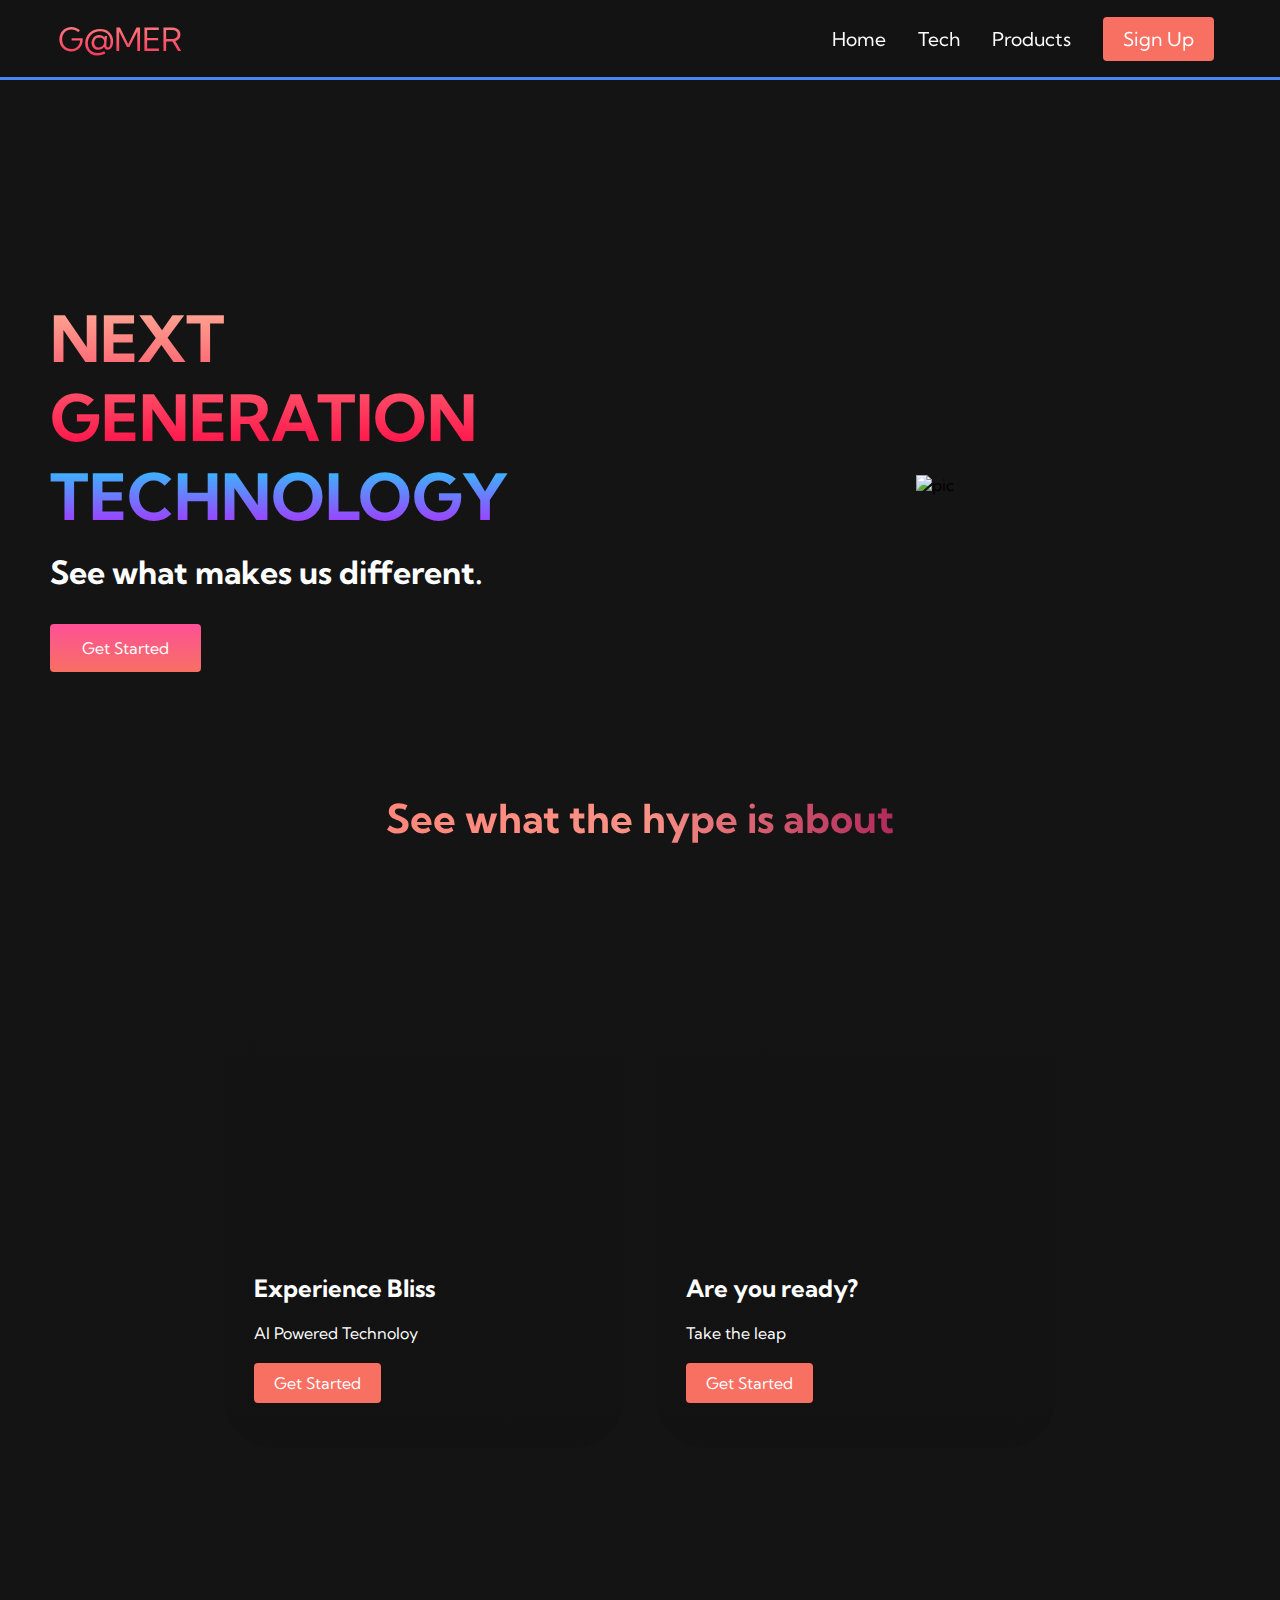
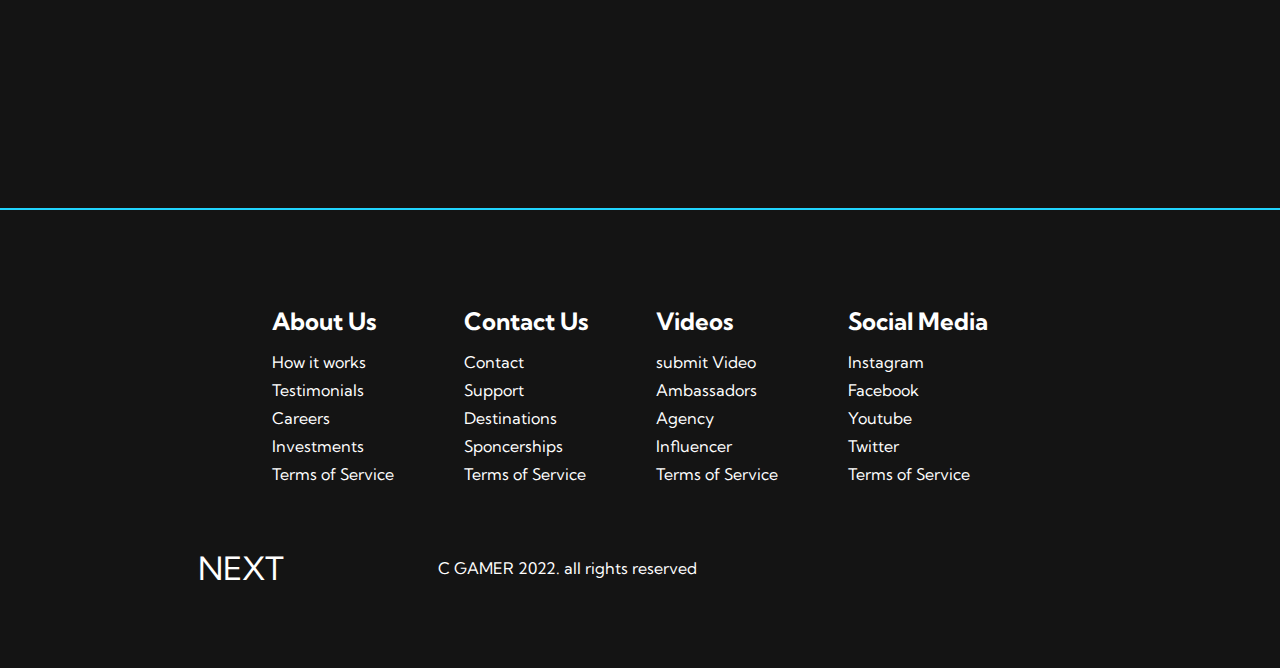
==== index.html @ 72c959fa "uploadng my 2nd project on github" ====
<!DOCTYPE html>
<html lang="en">
  <head>
    <meta charset="UTF-8" />
    <meta http-equiv="X-UA-Compatible" content="IE=edge" />
    <meta name="viewport" content="width=device-width, initial-scale=1.0" />
    <title>Next Website no 2</title>
    <link rel="stylesheet"  href="nextweb2.css" />
    <link rel="stylesheet" href="https://pro.fontawesome.com/releases/v5.10.0/css/all.css" integrity="sha384-AYmEC3Yw5cVb3ZcuHtOA93w35dYTsvhLPVnYs9eStHfGJvOvKxVfELGroGkvsg+p" crossorigin="anonymous"/>
    <link rel="preconnect" href="https://fonts.googleapis.com">
    <link rel="preconnect" href="https://fonts.gstatic.com" crossorigin>
    <link href="https://fonts.googleapis.com/css2?family=Kumbh+Sans:wght@400;700&display=swap" rel="stylesheet">
  </head>
  <body>
    <!-- Navbar section -->
    <nav class="navbar">
      <div class="navbar__container">
        <a href="/" id="navbar__logo"> 
          <i class="fas fa-gem"></i> G@MER
        </a>
        <div class="navbar__toggle" id="mobile-menu">
          <span class="bar"></span>
          <span class="bar"></span>
          <span class="bar"></span>
        </div>
        <ul class="navbar__menu">
          <li class="navbar__item">
            <a href="/" class="navbar__links">Home</a>
          </li>
          <li class="navbar__item">
            <a href="tech.html" class="navbar__links">Tech</a>
          </li>
          <li class="navbar__item">
            <a href="/" class="navbar__links">Products</a>
          </li>
          <li class="navbar__btn">
            <a href="/" class="button">Sign Up</a>
          </li>
        </ul>
      </div>
    </nav>
    <script src="app.js"></script>

    <!-- Hero Section -->
    <div class="main">
      <div class="main__container">
        <div class="main__content">
          <h1>NEXT GENERATION</h1>
          <h2>TECHNOLOGY</h2>
          <p>See what makes us different.</p>
          <button class="main__btn"><a href="/">Get Started</a></button>
        </div>
        <div class="main__img--container">
          <img src="/Portfolio/Projects/2/p2imgs/svg/undraw_share_opinion_re_4qk7.svg" alt="pic" id="main__img">
        </div>
      </div>
    </div>

    <!-- Services Section -->
    <div class="services">
      <h1>See what the hype is about</h1>
      <div class="services__container">
        <div class="services__card">
          <h2>Experience Bliss</h2>
          <p>AI Powered Technoloy</p>
          <button>Get Started</button>
        </div>
        <div class="services__card">
          <h2>Are you ready?</h2>
          <p>Take the leap</p>
          <button>Get Started</button>
        </div>
      </div>
    </div>

    <!-- Footer section -->
    <div class="footer__container">
      <div class="footer__links">
        <div class="footer__link--wrapper">
          <div class="footer__link--items">
            <h2>About Us</h2>
            <a href="/">How it works</a>
            <a href="/">Testimonials</a>
            <a href="/">Careers</a>
            <a href="/">Investments</a>
            <a href="/">Terms of Service</a>
          </div>
          <div class="footer__link--items">
            <h2>Contact Us</h2>
            <a href="/">Contact</a>
            <a href="/">Support</a>
            <a href="/">Destinations</a>
            <a href="/">Sponcerships</a>
            <a href="/">Terms of Service</a>
          </div>
        </div>
        <div class="footer__link--wrapper">
          <div class="footer__link--items">
            <h2>Videos</h2>
            <a href="/">submit Video</a>
            <a href="/">Ambassadors</a>
            <a href="/">Agency</a>
            <a href="/">Influencer</a>
            <a href="/">Terms of Service</a>
          </div>
          <div class="footer__link--items">
            <h2>Social Media</h2>
            <a href="/">Instagram</a>
            <a href="/">Facebook</a>
            <a href="/">Youtube</a>
            <a href="/">Twitter</a>
            <a href="/">Terms of Service</a>
          </div>
        </div>
      </div>
      <div class="social__media">
        <div class="social__media--wrap">
          <div class="footer__logo">
            <a href="/"  id="footer__logo"><i class="fas fa-gem"></i><p>NEXT</p></a>
          </div>
          <p class="website__right">C GAMER 2022. all rights reserved</p>
          <div class="social__icons">
            <a href="/" class="social__icon--link" target="_blank"><i class="fab fa-facebook"></i></a>
            <a href="/" class="social__icon--link" target="_blank"><i class="fab fa-instagram"></i></a>
            <a href="/" class="social__icon--link" target="_blank"><i class="fab fa-twitter"></i></a>
            <a href="/" class="social__icon--link" target="_blank"><i class="fab fa-linkedin"></i></a>
          </div>
        </div>
      </div>
    </div>

    <script src="app.js"></script>
  </body>
</html>
---- nextweb2.css ----
* {
  box-sizing: border-box;
  margin: 0;
  padding: 0;
  font-family: "Kumbh Sans", sans-serif;
}

.navbar {
  background: #131313;
  height: 80px;
  display: flex;
  justify-content: center;
  align-items: center;
  font-size: 1.2rem;
  position: sticky;
  top: 0;
  z-index: 999;
  border-bottom:3px solid #4886f8;
}

.navbar__container {
  display: flex;
  justify-content: space-between;
  height: 80px;
  z-index: 1;
  width: 100%;
  max-width: 1300px;
  margin: 0 auto;
  padding: 0 50px;
}

#navbar__logo {
  background-color: #ff8177;
  background-image: linear-gradient(to top, #ff0844 0%, #ffb199 100%);
  background-size: 100%;
  -webkit-background-clip: text;
  -moz-background-clip: text;
  background-clip: text;
  -webkit-text-fill-color: transparent;
  -moz-text-fill-color: transparent;
  display: flex;
  align-items: center;
  cursor: pointer;
  text-decoration: none;
  font-size: 2rem;
}

.fa-gem {
  margin-right: 0.5rem;
}

.navbar__menu {
  display: flex;
  align-items: center;
  list-style: none;
  text-align: center;
}

.navbar__item {
  height: 80px;
}

.navbar__links {
  color: #fff;
  display: flex;
  align-items: center;
  justify-content: center;
  text-decoration: none;
  padding: 0 1rem;
  height: 100%;
}

.navbar__btn {
  display: flex;
  justify-content: center;
  align-items: center;
  padding: 0 1rem;
  width: 100%;
}

.button {
  display: flex;
  justify-content: center;
  align-items: center;
  text-decoration: none;
  padding: 10px 20px;
  height: 100%;
  width: 100%;
  border: none;
  outline: none;
  border-radius: 4px;
  background: #f77062;
  color: #fff;
}

.button:hover {
  background: #4837ff;
  transition: all 0.3s ease;
}

.navbar__links:hover {
  color: #00a2ff;
  transition: all 0.3s ease;
}

@media screen and (max-width: 960px) {
  .navbar__container {
    display: flex;
    justify-content: space-between;
    height: 80px;
    z-index: 1;
    width: 100%;
    max-width: 1300px;
    padding: 0;
  }

  .navbar__menu {
    display: grid;
    grid-template-columns: auto;
    margin: 0;
    width: 100%;
    position: absolute;
    top: -1000px;
    opacity: 0;
    transition: all 0.5s ease;
    height: 60vh;
    z-index: -1;
    background: #131313;    
  }

  .navbar__menu.active {
    background: #131313;
    top: 100%;
    opacity: 1;
    transition: all 0.5s ease;
    z-index: 99;
    height: 60vh;
    font-size: 1.6rem;
    border-bottom: 3px solid #008cff;;
  }

  .navbar__menu li {    
    display: flex;
    align-items: center;  
  }

  .navbar__menu li:first-child {
    border-top: 3px solid #008cff;
  }

  #navbar__logo {
    padding-left: 25px;
  }

  .navbar__toggle .bar {
    width: 25px;
    height: 3px;
    margin: 5px 3px;
    transition: all 0.3s ease-in-out;
    background: #21d4fd;
  }

  .navbar__item {
    width: 100%;
  }

  .navbar__links {
    text-align: center;
    padding: 2rem;
    width: 100%;
    display: table;
  }

  #mobile-menu {
    position: absolute;
    top: 20%;
    right: 5%;
    transform: translate(5%, 20%);
    border: 3px solid #21d4fd;
  }

  .navbar__btn {
    padding-bottom: 1rem;
  }

  .button {
    display: flex;
    justify-content: center;
    align-items: center;
    width: 100%;
    height: 100%;
    margin: 0;
  }

  .navbar__toggle .bar {
    display: block;
    cursor: pointer;
  }

  #mobile-menu.is-active .bar:nth-child(2) {
    opacity: 0;
  }

  #mobile-menu.is-active .bar:nth-child(1) {
    transform: translateY(8px) rotate(45deg);
  }

  #mobile-menu.is-active .bar:nth-child(3) {
    transform: translateY(-8px) rotate(-45deg);
  }
}

/* Hero Section */
.main {
  background-color: #141414;
  border-bottom: 2px solid #21d4fd;
  height: 650px;
}

.main__container {
  display: grid;
  grid-template-columns: 1fr 1fr;
  align-items: center;
  justify-content: center;
  margin: 0 auto;
  height: 90vh;
  background-color: #141414;
  z-index: 1;
  width: 100%;
  max-width: 1300px;
  padding: 0 50px;
}

.main__content h1 {
  font-size: 4rem;
  background-color: #ff8177;
  background-image: linear-gradient(to top, #ff0844 0%, #ffb199 100%);
  background-size: 100%;
  -webkit-background-clip: text;
  -moz-background-clip: text;
  background-clip: text;
  -webkit-text-fill-color: transparent;
  -moz-text-fill-color: transparent;
}

.main__content h2 {
  font-size: 4rem; 
  background-color: #ff8177;
  background-image: linear-gradient(to top, #b721ff 0%, #21d4fd 100%);
  background-size: 100%;
  -webkit-background-clip: text;
  -moz-background-clip: text;
  background-clip: text;
  -webkit-text-fill-color: transparent;
  -moz-text-fill-color: transparent;
}

.main__content p {
  margin-top: 1rem;
  font-size: 2rem;
  font-weight: 700;
  color: #fff;
}

.main__btn {
  font-size: 1rem;
  background-image: linear-gradient(to top, #f77062 0%, #fe5196 100%);
  padding: 14px 32px;
  border: none;
  border-radius: 4px;
  color: #fff;
  margin-top: 2rem;
  cursor: pointer;
  position: relative;
  transition: all 0.3s;
  outline: none;
}

.main__btn a {
  position: relative;
  z-index: 2;
  color: #fff;
  text-decoration: none;
}

.main__btn:after {
  position: absolute;
  content: "";
  top: 0;
  left: 0;
  width: 0;
  height: 100%;
  background: #4837ff;
  transition: all 0.3s;
  border-radius: 4px;
}

.main__btn:hover {
  color: #fff;
}

.main__btn:hover:after {
  width: 100%;
}

.main__img--container {
  text-align: center;
}

#main__img {
  height: 80%;
  width: 80%;
}

/* Mobile Responsive */
@media screen and (max-width: 768px) {

  .main__container {
    display: grid;
    grid-template-columns: auto;
    align-items: center;
    justify-content: center;
    width: 100%;
    margin: 0 auto;
    height: 90vh;
  }

  .main__content {
    text-align: center;
    margin-bottom: 4rem;
  }

  .main__content h1 {
    font-size: 2.5rem;
    margin-top: 2rem;
  }

  .main__content h2 {
    font-size: 3rem;
  }

  .main__content p {
    margin-top: 1rem;
    font-size: 1.5rem;
  }
}

@media screen and (max-width: 480px) {

  .main__content h1 {
    font-size: 2rem;
    margin-top: 3rem;
  }

  .main__content h2 {
    font-size: 3rem;
  }

  .main__content p {
    margin-top: 1rem;
    font-size: 1.5rem;
  }

  .main__btn {
    padding: 12px 36px;
    margin: 2.5rem 0;
  }
}

/* Services section Css */
.services {
  background: #141414;
  display: flex;
  flex-direction: column;
  align-items: center;
  height: 120vh;
  border-bottom: 2px solid #21d4fd;
}

.services h1 {
  background-color: #ff8177;
  background-image: linear-gradient(
    to right,
    #ff8177 0%,
    #ff867a 0%,
    #ff8c7f 21%,
    #f99185 52%,
    #cf556c 78%,
    #b12a5b 100%
  );
  background-size: 100%;
  margin-bottom: 4rem;
  margin-top: 4rem;
  font-size: 2.5rem;
  -webkit-background-clip: text;
  -moz-background-clip: text;
  background-clip: text;
  -webkit-text-fill-color: transparent;
  -moz-text-fill-color: transparent;
}

.services__container {
  display: flex;
  justify-content: center;
  flex-wrap: wrap;
}

.services__card {
  margin: 1rem 1rem;
  height: 525px;
  width: 400px;
  border-radius: 50px;
  background-image: linear-gradient(
      to bottom,
      rgba(0, 0, 0, 0) 0%,
      rgba(17, 17, 17, 0.6) 100%
    ),
    url("/Portfolio/Projects/2/p2imgs/pexels-tima-miroshnichenko-6498779.jpg");
    background-size: cover;
    position: relative;
    color: #fff;
}

.services__card:nth-child(2) {
    background-image: linear-gradient(
        to bottom,
        rgba(0, 0, 0, 0) 0%,
        rgba(17, 17, 17, 0.6) 100%
        ),
        url('/Portfolio/Projects/2/p2imgs/pexels-tima-miroshnichenko-6499172.jpg')
}

.services h2 {
    position: absolute;
    top: 350px;
    left: 30px;
}

.services__card p {
    position: absolute;
    top: 400px;
    left: 30px;
}

.services__card button {
    color: #fff;
    padding: 10px 20px;
    border: none;
    outline: none;
    border-radius: 4px;
    background: #f77062;
    position: absolute;
    top: 440px;
    left: 30px;
    font-size: 1rem;
    cursor: pointer;
}

.services__card:hover {
  transform: scale(1.075);
  transition: 0.2s ease-in;
  cursor: pointer;
}

@media screen and (max-width: 960px){
  .services{
    height: 1400px;
  }

  .services h1 {
    font-size: 2rem;
    margin-top: 4rem;
  }
} 

@media screen and (max-width: 480px) {
  .services {
    height: 1400px;
  }

  .services h1 {
    font-size: 1.2rem;
  }

  .services__card {
    width: 300px;
  }
}

/* Footer CSS */
.footer__container {
  background-color:#141414;
  padding: 5rem 0;
  display: flex;
  flex-direction: column;
  justify-content: center;
  align-items: center;
}

#footer__logo {
  color: #fff;
  display: flex;
  align-items: center;
  cursor: pointer;
  text-decoration: none;
  font-size: 2rem;
}

.footer__links {
  width: 100%;
  max-width: 1000px;
  display: flex;
  justify-content: center;
}

.footer__link--wrapper {
  display: flex;
}

.footer__link--items {
  display: flex;
  flex-direction: column;
  align-items: flex-start;
  margin: 16px;
  text-align: left;
  width: 160px;
  box-sizing: border-box;
}

.footer__link--items h2 {
  margin-bottom: 16px;
  color: #fff;
}

.footer__link--items > h2 {
  color: #fff;
}

.footer__link--items a {
  color: #fff;
  text-decoration: none;
  margin-bottom: 0.5rem;
}

.footer__link--items a:hover {
  color: #0051ff;
  transition: 0.3s ease-out;
}

/* Social Icons */
.social__icon--link {
  color: #fff;
  font-size: 24px;
}

.social__media {
  max-width: 1000px;
  width: 100%;
}

.social__media--wrap{
  display: flex;
  justify-content: space-between;
  align-items: center;
  width: 90%;
  max-width: 1000px;
  margin: 40px auto 0 auto;
}

.social__icons {
  display: flex;
  justify-content: space-between;
  align-items: center;
  width: 240px;
}

.social__logo {
  color: #fff;
  justify-self: flex-start;
  margin-left: 20px;
  cursor: pointer;
  text-decoration: none;
  font-size: 2rem;
  display: flex;
  align-items: center;
  margin-bottom: 16px;
}

.website__right {
  color:#fff;
}

.social__icons i:hover {
  color: #0051ff;
  transition: all 0.3s ease;
}

@media screen and (max-width: 820px){
  .footer__links {
    padding-top: 2rem;
  }

  #footer__logo {
    margin-bottom: 2rem;
  }

  .website__right {
    margin-bottom: 2rem;
  }

  .footer__link--wrapper {
    flex-direction: column;
  }

  .social__media--wrap {
    flex-direction: column;
  }
}

@media screen and (max-width: 480px){
  .footer__link--items {
    margin: 0;
    padding: 10px;
    width: 100%;
  }
}
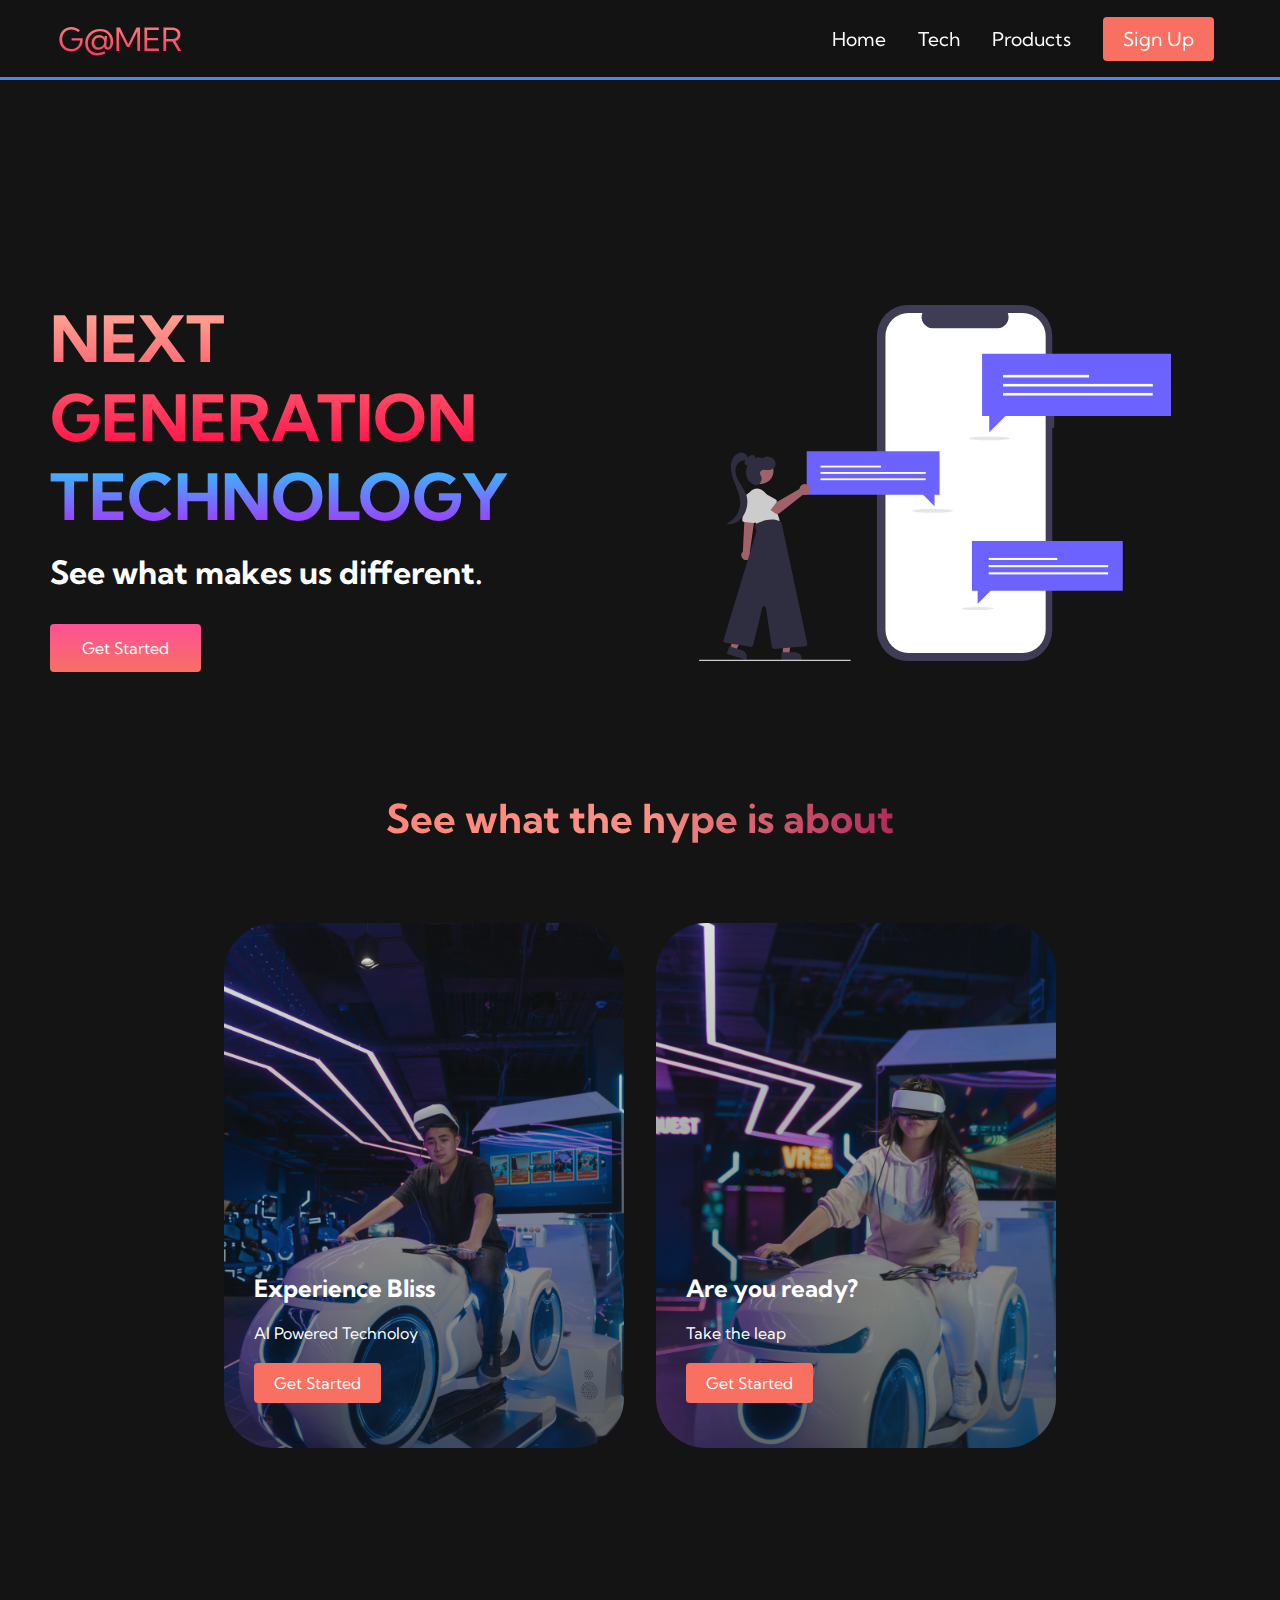
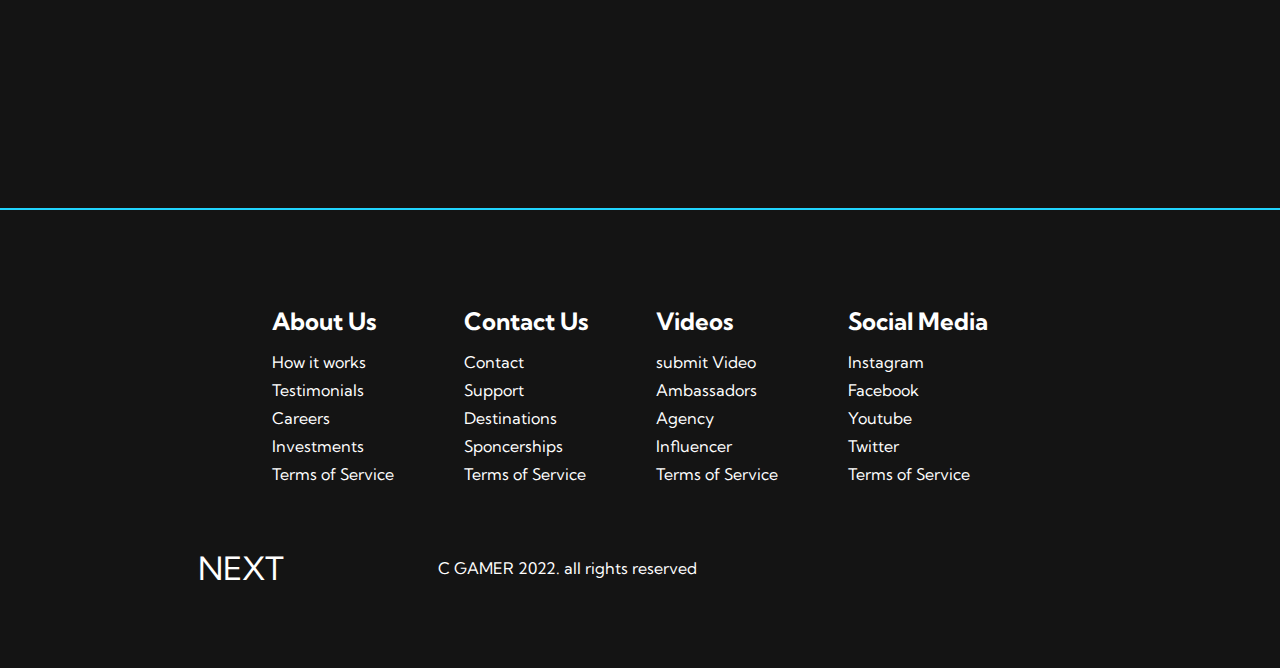
==== commit 4c8ee2ba: "updated img links" ====
--- a/index.html
+++ b/index.html
@@ -51,7 +51,7 @@
           <button class="main__btn"><a href="/">Get Started</a></button>
         </div>
         <div class="main__img--container">
-          <img src="/Portfolio/Projects/2/p2imgs/svg/undraw_share_opinion_re_4qk7.svg" alt="pic" id="main__img">
+          <img src="p2imgs/svg/undraw_share_opinion_re_4qk7.svg" alt="pic" id="main__img">
         </div>
       </div>
     </div>
--- a/nextweb2.css
+++ b/nextweb2.css
@@ -415,7 +415,7 @@
       rgba(0, 0, 0, 0) 0%,
       rgba(17, 17, 17, 0.6) 100%
     ),
-    url("/Portfolio/Projects/2/p2imgs/pexels-tima-miroshnichenko-6498779.jpg");
+    url("p2imgs/pexels-tima-miroshnichenko-6498779.jpg");
     background-size: cover;
     position: relative;
     color: #fff;
@@ -427,7 +427,7 @@
         rgba(0, 0, 0, 0) 0%,
         rgba(17, 17, 17, 0.6) 100%
         ),
-        url('/Portfolio/Projects/2/p2imgs/pexels-tima-miroshnichenko-6499172.jpg')
+        url('p2imgs/pexels-tima-miroshnichenko-6499172.jpg')
 }
 
 .services h2 {
